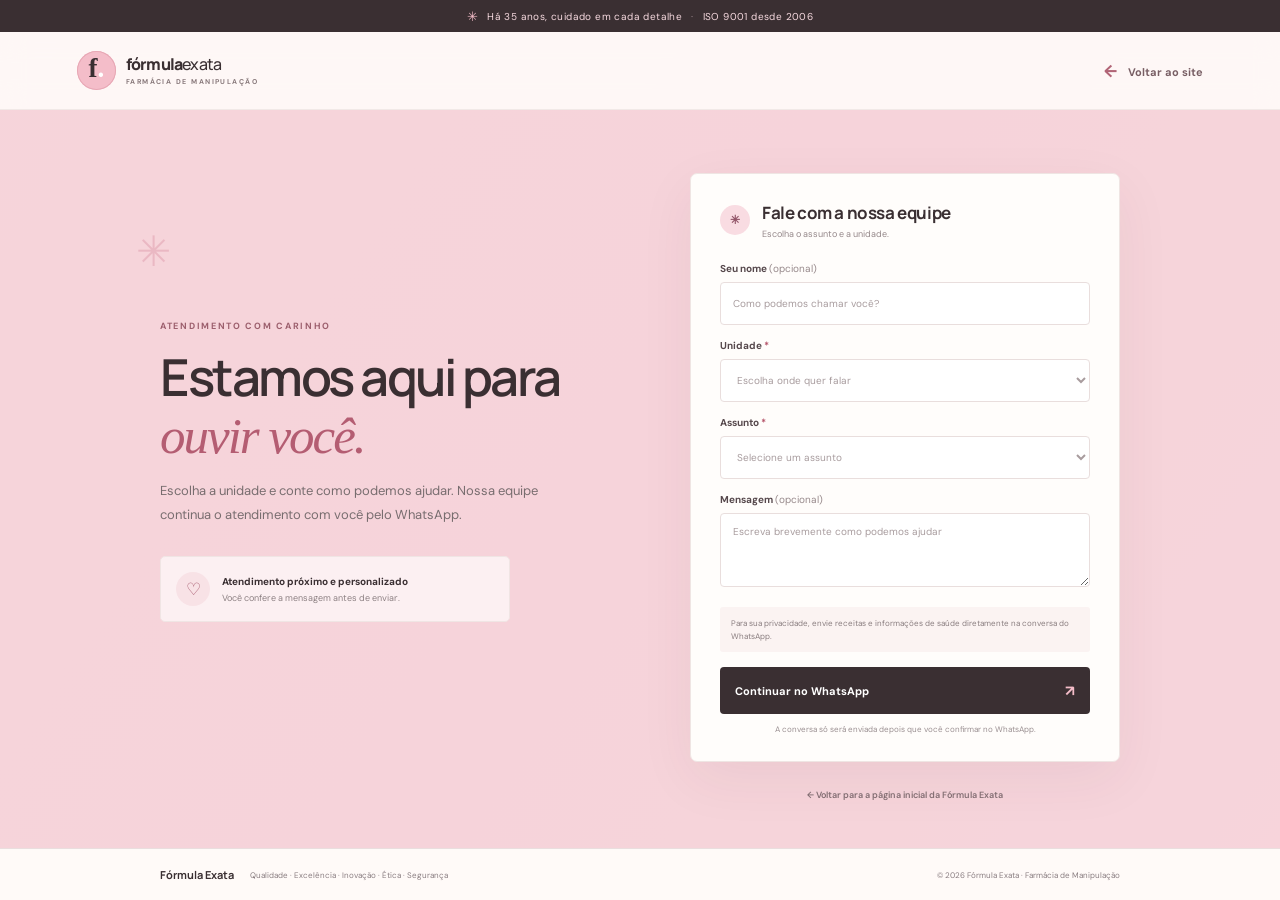
==== contato.html @ 4f674cab "first commit" ====
<!doctype html>
<html lang="pt-BR">
<head>
  <meta charset="utf-8">
  <meta name="viewport" content="width=device-width, initial-scale=1">
  <meta name="theme-color" content="#3a2f32">
  <meta name="description" content="Fale com a equipe da Fórmula Exata. Selecione uma unidade e continue o atendimento pelo WhatsApp.">
  <title>Fale com a gente | Fórmula Exata</title>
  <link rel="preconnect" href="https://fonts.googleapis.com">
  <link rel="preconnect" href="https://fonts.gstatic.com" crossorigin>
  <link href="https://fonts.googleapis.com/css2?family=DM+Sans:wght@400;500;600;700&family=Manrope:wght@400;500;600;700;800&display=swap" rel="stylesheet">
  <link rel="stylesheet" href="styles.css">
  <link rel="stylesheet" href="effects-3d.css">
  <script src="contato.js" defer></script>
</head>
<body class="quote-body">
  <div class="site-video-backdrop" aria-hidden="true">
    <video autoplay muted loop playsinline preload="auto" tabindex="-1">
      <source src="assets/formula-exata-background.mp4" type="video/mp4">
    </video>
  </div>
  <div class="site-video-wash" aria-hidden="true"></div>
  <div class="announcement"><span class="sparkle">✳</span> Há 35 anos, cuidado em cada detalhe <span class="announcement-dot">·</span> ISO 9001 desde 2006</div>
  <header class="site-header quote-header">
    <a class="brand" href="index.html" aria-label="Fórmula Exata, página inicial">
      <span class="brand-symbol" aria-hidden="true"><span>f<span class="brand-dot">.</span></span></span>
      <span class="brand-name">fórmula<span>exata</span><small>FARMÁCIA DE MANIPULAÇÃO</small></span>
    </a>
    <a class="quote-back" href="index.html"><span>←</span> Voltar ao site</a>
  </header>
  <main class="quote-main contact-main">
    <div class="quote-intro">
      <span class="eyebrow">ATENDIMENTO COM CARINHO</span>
      <h1>Estamos aqui para <em>ouvir você.</em></h1>
      <p>Escolha a unidade e conte como podemos ajudar. Nossa equipe continua o atendimento com você pelo WhatsApp.</p>
      <div class="quote-assurance"><span>♡</span><div><strong>Atendimento próximo e personalizado</strong><small>Você confere a mensagem antes de enviar.</small></div></div>
    </div>
    <section class="quote-card contact-card" aria-labelledby="contact-form-title">
      <div class="quote-card-head"><span class="quote-step">✳</span><div><h2 id="contact-form-title">Fale com a nossa equipe</h2><p>Escolha o assunto e a unidade.</p></div></div>
      <form id="contact-form">
        <label for="contact-name">Seu nome <span>(opcional)</span></label>
        <input id="contact-name" name="name" autocomplete="name" maxlength="80" placeholder="Como podemos chamar você?">
        <label for="contact-unit">Unidade <span class="required">*</span></label>
        <select id="contact-unit" name="unit" required>
          <option value="" disabled selected>Escolha onde quer falar</option>
          <option value="centro">Centro · Nova Friburgo</option>
          <option value="olaria">Olaria · Nova Friburgo</option>
          <option value="cordeiro">Cordeiro</option>
          <option value="veterinaria">Manipulação veterinária</option>
        </select>
        <label for="contact-subject">Assunto <span class="required">*</span></label>
        <select id="contact-subject" name="subject" required>
          <option value="" disabled selected>Selecione um assunto</option>
          <option>Dúvida sobre um pedido</option>
          <option>Manipulação farmacêutica</option>
          <option>Loja online</option>
          <option>Entrega ou retirada</option>
          <option>Manipulação veterinária</option>
          <option>Outro assunto</option>
        </select>
        <label for="contact-message">Mensagem <span>(opcional)</span></label>
        <textarea id="contact-message" name="message" rows="3" maxlength="500" placeholder="Escreva brevemente como podemos ajudar"></textarea>
        <p class="quote-privacy">Para sua privacidade, envie receitas e informações de saúde diretamente na conversa do WhatsApp.</p>
        <button class="button button-dark quote-submit" type="submit">Continuar no WhatsApp <span>↗</span></button>
        <p class="quote-terms">A conversa só será enviada depois que você confirmar no WhatsApp.</p>
      </form>
    </section>
    <a class="quote-home-link" href="index.html">← Voltar para a página inicial da Fórmula Exata</a>
  </main>
  <footer class="quote-footer"><a href="index.html">Fórmula Exata</a><span>Qualidade · Excelência · Inovação · Ética · Segurança</span><small>© <span id="year"></span> Fórmula Exata · Farmácia de Manipulação</small></footer>
</body>
</html>
---- styles.css ----
:root{--plum:#3a2f32;--plum2:#514145;--pink:#f4bdc9;--pink2:#f9dce2;--rose:#e997aa;--cream:#fffaf7;--paper:#fffdfb;--ink:#352a2d;--muted:#766a6c;--line:#eee4e2;--green:#486a58;--serif:Georgia,'Times New Roman',serif;--sans:'DM Sans',sans-serif;--display:Manrope,var(--sans)}
*{box-sizing:border-box}html{scroll-behavior:smooth;scroll-padding-top:88px}body{margin:0;background:var(--paper);color:var(--ink);font-family:var(--sans);-webkit-font-smoothing:antialiased}a{color:inherit;text-decoration:none}button{font:inherit}.announcement{height:32px;background:var(--plum);color:#f8dbe1;display:flex;align-items:center;justify-content:center;gap:9px;font-size:10px;letter-spacing:.04em}.sparkle{color:var(--pink);font-size:13px}.announcement-dot{opacity:.55}.site-header{height:78px;display:flex;align-items:center;justify-content:space-between;padding:0 max(calc((100vw - 1200px)/2),6vw);background:#fffdfb;position:sticky;top:0;z-index:20;border-bottom:1px solid #f1e9e7}.brand{display:flex;align-items:center;gap:10px}.brand-symbol{width:39px;height:39px;border-radius:50%;background:var(--pink);display:grid;place-items:center;color:var(--plum);font:700 27px var(--serif);box-shadow:inset 0 0 0 1px #e7a8b5}.brand-symbol>span{transform:translateY(-2px)}.brand-dot{color:#fff}.brand-name{font:800 16px var(--display);letter-spacing:-.8px;line-height:1;color:var(--plum)}.brand-name>span{font-weight:500}.brand-name small{display:block;font:700 7px var(--sans);letter-spacing:1.45px;margin-top:5px;color:#88797b}.main-nav{display:flex;align-items:center;gap:32px;font-size:12px;color:#665a5c}.main-nav>a:not(.nav-store):hover,.footer-links a:hover{color:#b6536d}.nav-store{background:var(--plum);color:#fff;padding:12px 17px;border-radius:4px;font-weight:700;transition:.2s}.nav-store:hover,.button-dark:hover{background:#57464b;transform:translateY(-2px)}.nav-store span{margin-left:8px;color:var(--pink)}.menu-toggle{display:none}
.hero{min-height:594px;position:relative;overflow:hidden;display:grid;grid-template-columns:1.04fr .96fr;align-items:center;padding:44px max(calc((100vw - 1110px)/2),8vw) 69px;background:linear-gradient(116deg,#fffaf7 0%,#fff8f6 47%,#f8e1e4 100%)}.hero:after{content:"";position:absolute;right:-180px;top:-210px;width:610px;height:610px;border-radius:50%;border:1px solid #e6aab5;opacity:.35}.hero-copy{position:relative;z-index:2;max-width:530px}.hero-kicker,.eyebrow{font-size:9px;letter-spacing:1.7px;font-weight:700;color:#9c5f6d}.hero-kicker{display:flex;align-items:center;gap:11px}.kicker-line{height:1px;width:27px;background:#bd7886}.hero h1{font:600 clamp(44px,5vw,65px)/1.08 var(--display);letter-spacing:-3.2px;max-width:540px;margin:22px 0 19px;color:var(--plum)}h1 em,h2 em{font-family:var(--serif);font-weight:400;color:#b45d72;letter-spacing:-2px}.hero-description{max-width:465px;color:#73686a;font-size:14px;line-height:1.8;margin:0}.hero-actions{display:flex;gap:11px;margin-top:27px;flex-wrap:wrap}.button{min-height:47px;display:inline-flex;align-items:center;justify-content:center;gap:19px;padding:0 18px;border-radius:4px;font-size:11px;font-weight:700;transition:transform .2s,background .2s,color .2s}.button-dark{background:var(--plum);color:#fff}.button-dark span{font-size:15px;color:var(--pink)}.button-soft{background:#f6e5e7;color:var(--plum)}.button-soft:hover{background:#f1d2d9}.wa-icon{font-size:17px;color:#9d5668}.hero-proof{display:flex;align-items:center;gap:11px;margin-top:31px}.proof-stars{color:#c38457;letter-spacing:2px;font-size:12px}.hero-proof strong,.hero-proof small{display:block}.hero-proof strong{font-size:9px}.hero-proof small{font-size:9px;color:#928486;margin-top:3px}.hero-art{height:460px;position:relative;display:grid;place-items:center}.art-sun{position:absolute;width:340px;height:340px;background:var(--pink);border-radius:50%;right:13%;top:10%;opacity:.75}.orbit{position:absolute;width:420px;height:420px;border:1px solid #d994a2;border-radius:50%;right:6%;top:2%;transform:rotate(-22deg) scaleY(.64)}.orbit-two{width:490px;height:490px;right:0;top:-6%;transform:rotate(28deg) scaleY(.61);opacity:.5}.age-seal{position:relative;z-index:1;width:270px;height:270px;border:13px solid #f4c5ce;box-shadow:0 22px 50px #553f431a, inset 0 0 0 2px #fff4f3;background:var(--plum);color:#f8e2e4;border-radius:50%;display:flex;align-items:center;justify-content:center;flex-direction:column;transform:rotate(-7deg)}.age-seal:before{content:"";position:absolute;inset:6px;border:1px solid #f0c5cd;border-radius:50%}.age-seal strong{font:400 112px/.82 var(--serif);letter-spacing:-10px;color:#fff;margin-left:-8px}.age-seal b{font:600 29px/.9 var(--serif);letter-spacing:7px;margin:12px 0 0 7px}.seal-top,.seal-bottom{position:absolute;z-index:2;font-size:10px;font-weight:800;letter-spacing:2px}.seal-top{top:22px}.seal-bottom{bottom:22px;font-size:7px;letter-spacing:1.3px}.seal-flower{position:absolute;top:54px;font-size:13px;color:var(--pink)}.floating-note{position:absolute;z-index:3;display:flex;align-items:center;gap:10px;background:#fffdfa;box-shadow:0 9px 30px #44343914;padding:12px 14px;border-radius:6px}.floating-note strong,.floating-note small{display:block}.floating-note strong{font-size:10px}.floating-note small{font-size:8px;color:#8c7f81;margin-top:4px}.note-quality{right:0;top:80px}.note-care{left:3px;bottom:61px}.note-icon{width:28px;height:28px;border-radius:50%;display:grid;place-items:center;background:#f8e2e5;color:#b15b70;font-size:16px}.care-heart{width:28px;height:28px;border-radius:50%;display:grid;place-items:center;background:#eee9dc;color:#887a54;font-size:19px}.art-spark{position:absolute;color:#b36577}.spark-a{font-size:24px;left:12%;top:22%}.spark-b{font-size:17px;right:5%;bottom:23%}.scroll-cue{position:absolute;left:max(calc((100vw - 1110px)/2),8vw);bottom:24px;font-size:8px;letter-spacing:1.45px;color:#a08e90;display:flex;align-items:center;gap:10px}.scroll-cue span{width:19px;height:1px;background:#b76f7f}
.section-pad{padding:100px max(calc((100vw - 1110px)/2),8vw)}.story{display:grid;grid-template-columns:190px 1fr 250px;align-items:center;gap:45px;background:#fffdfb}.story-seal{width:170px;height:170px;border-radius:50%;background:var(--pink2);display:flex;align-items:center;justify-content:center;flex-direction:column;position:relative;color:var(--plum);box-shadow:inset 0 0 0 1px #efc4cc,inset 0 0 0 8px #fffaf7}.story-seal:after{content:"";position:absolute;inset:13px;border:1px solid #eab8c2;border-radius:50%}.story-seal strong{font:400 45px var(--serif);z-index:1}.story-seal-caption{z-index:1;font-size:7px;font-weight:800;letter-spacing:1.6px}.story-seal i{position:absolute;bottom:18px;font-size:11px;font-style:normal;z-index:1;color:#b16476}.story-copy{max-width:580px}.story-copy h2,.section-heading h2,.closing-cta h2{font:600 36px/1.2 var(--display);letter-spacing:-1.6px;color:var(--plum);margin:13px 0}.story-copy p{font-size:12px;line-height:1.9;color:#766b6c;margin:0 0 20px}.text-link{font-size:10px;color:#9b5064;font-weight:700}.text-link span{margin-left:8px}.story-facts{border-left:1px solid var(--line);padding-left:30px;display:grid;gap:17px}.story-facts>div+div{padding-top:15px;border-top:1px solid var(--line)}.story-facts strong{display:block;color:var(--plum);font:700 19px var(--display)}.story-facts strong span{font-size:12px;font-weight:500}.story-facts small{display:block;color:#94888a;font-size:9px;margin-top:4px}
.solutions{background:#fbf5f2}.section-heading{display:flex;align-items:flex-end;justify-content:space-between;gap:30px;margin-bottom:34px}.section-heading h2{margin-bottom:0}.section-heading>p{font-size:11px;line-height:1.7;color:#827779;max-width:250px;margin:0 0 5px}.solution-grid{display:grid;grid-template-columns:repeat(4,1fr);gap:13px}.solution-card{position:relative;min-height:242px;padding:22px 19px;border-radius:6px;overflow:hidden;transition:transform .25s,box-shadow .25s}.solution-card:hover{transform:translateY(-5px);box-shadow:0 15px 30px #47333812}.card-lilac{background:#eae7f0}.card-rose{background:#f5dfe3}.card-peach{background:#f4e5d4}.card-green{background:#e4ebe2}.card-number{font-size:7px;letter-spacing:1.05px;color:#796d70;font-weight:700}.solution-icon{display:grid;place-items:center;width:41px;height:41px;border-radius:50%;background:#ffffff80;color:#845769;font:23px var(--serif);margin:24px 0 14px}.solution-card h3{font:700 15px var(--display);letter-spacing:-.4px;color:var(--plum);margin:0 0 9px}.solution-card p{font-size:10px;line-height:1.7;color:#766b6c;margin:0;max-width:225px}.card-arrow{position:absolute;right:18px;top:17px;color:#8e7379;font-size:14px}
.store-band{min-height:328px;position:relative;overflow:hidden;background:var(--plum);padding:65px max(calc((100vw - 1110px)/2),8vw);display:grid;grid-template-columns:90px 1fr auto;align-items:center;gap:25px;color:#fff}.store-band:before{content:"";position:absolute;width:490px;height:490px;border:1px solid #8b7076;border-radius:50%;right:-70px;top:-280px;opacity:.35}.store-orb{position:absolute;border-radius:50%;border:1px solid #8b7076;opacity:.32}.store-orb-one{width:310px;height:310px;right:80px;bottom:-230px}.store-orb-two{width:410px;height:410px;right:28px;bottom:-280px}.store-icon{width:76px;height:76px;background:var(--pink);border-radius:50%;display:grid;place-items:center;color:var(--plum);font:700 48px var(--serif);box-shadow:inset 0 0 0 5px #f9dce2;z-index:1}.store-icon span{transform:translateY(-3px)}.store-icon span span{color:white}.store-copy{z-index:1;max-width:530px}.eyebrow-light{color:#efb8c4}.store-copy h2{font:600 33px/1.2 var(--display);letter-spacing:-1.5px;margin:11px 0;color:#fff}.store-copy h2 em{color:var(--pink)}.store-copy p{font-size:10px;line-height:1.8;color:#d2c3c6;max-width:430px;margin:0}.button-white{background:#fff;color:var(--plum);z-index:1;white-space:nowrap;box-shadow:0 6px 22px #120d0f20}.button-white span{font-size:15px;color:#b76076}.button-white:hover{background:var(--pink2);transform:translateY(-2px)}.store-footnote{grid-column:2/4;font-size:8px;color:#baa9ac;margin-top:-29px;z-index:1}
.how{text-align:center;background:#fffdfb}.how .section-heading{text-align:left}.steps{display:grid;grid-template-columns:1fr 50px 1fr 50px 1fr;align-items:center;margin:45px 0 34px}.step{text-align:center}.step>span{font-size:8px;font-weight:700;letter-spacing:1.3px;color:#b07380}.step-icon{width:52px;height:52px;border-radius:50%;display:grid;place-items:center;margin:12px auto;background:#f7e7e9;color:#a95f70;font-size:22px}.step h3{font:700 13px var(--display);margin:10px 0 6px}.step p{max-width:205px;margin:auto;color:#897e80;font-size:9px;line-height:1.7}.steps>i{font-style:normal;color:#c3a7ad;font-size:17px;margin-top:-5px}
.locations{background:#fbf5f2}.location-grid{display:grid;grid-template-columns:repeat(3,1fr);gap:14px}.location-card{background:#fffdfb;border:1px solid #efe5e2;border-radius:5px;padding:23px 21px 16px;transition:transform .2s,box-shadow .2s}.location-card:hover{transform:translateY(-3px);box-shadow:0 12px 25px #4633390d}.location-tag{font-size:7px;font-weight:700;letter-spacing:1.2px;color:#a76675}.location-card h3{font:700 17px var(--display);letter-spacing:-.4px;margin:12px 0 10px;color:var(--plum)}.location-card p{font-size:10px;line-height:1.7;color:#71676a;min-height:35px;margin:0 0 10px}.location-card>small{color:#938789;font-size:8px}.location-actions{border-top:1px solid #f0e9e7;margin-top:17px;padding-top:12px;display:flex;justify-content:space-between}.location-actions a{font-size:9px;font-weight:700;color:#995367}.location-actions span{margin-left:5px}.pet-contact{margin-top:16px;display:flex;align-items:center;gap:13px;background:#f1e8e6;border-radius:4px;padding:15px 18px}.pet-paw{width:32px;height:32px;border-radius:50%;display:grid;place-items:center;background:#fffaf7;color:#936372;font-size:21px}.pet-contact strong,.pet-contact small{display:block}.pet-contact strong{font-size:10px}.pet-contact small{font-size:8px;color:#867a7c;margin-top:4px}.pet-contact>a{margin-left:auto;font-size:9px;font-weight:700;color:#995367}.pet-contact>a span{margin-left:6px}
.closing-cta{position:relative;overflow:hidden;background:#f2c3cc;text-align:center;padding:65px 20px;color:var(--plum)}.closing-cta:before,.closing-cta:after{content:"✳";position:absolute;color:#fff8f8;font-size:170px;opacity:.3}.closing-cta:before{left:7%;top:10px}.closing-cta:after{right:8%;bottom:-52px}.closing-flower{font-size:19px;color:#9b596a}.closing-cta h2{font-size:34px;margin:11px 0}.closing-cta p{font-size:10px;color:#665459;margin:0 0 20px}.closing-cta .button-white{display:inline-flex}.site-footer{background:#342a2d;color:#f4e9eb;padding:32px max(calc((100vw - 1110px)/2),8vw) 22px;display:grid;grid-template-columns:1fr auto;align-items:center;gap:16px}.footer-brand .brand-symbol{background:#f3bdc8}.footer-brand .brand-name{color:#fff}.footer-brand .brand-name small{color:#c2afb3}.site-footer>p{grid-column:1;font-size:8px;color:#baaeb0;margin:-7px 0 0 49px}.footer-links{grid-column:2;grid-row:1/3;display:flex;gap:20px;font-size:9px;color:#e3d6d8}.site-footer>small{grid-column:1/-1;border-top:1px solid #574b4e;padding-top:15px;font-size:8px;color:#aa9da0}.floating-whatsapp{position:fixed;right:23px;bottom:22px;z-index:12;background:#fffdfb;border:1px solid #eadcde;box-shadow:0 7px 25px #3c2e321e;border-radius:30px;padding:10px 14px;display:flex;align-items:center;gap:8px;color:#586c5b;font-size:9px}.floating-whatsapp>span{width:22px;height:22px;display:grid;place-items:center;background:#e2eee3;border-radius:50%;font-size:13px}.floating-whatsapp b{font-weight:700}
.reveal{opacity:0;transform:translateY(17px);transition:opacity .65s ease,transform .65s ease}.reveal.is-visible{opacity:1;transform:none}
@media(min-width:1500px){.hero{min-height:650px}.hero-art{height:500px}}
@media(max-width:950px){.hero{padding-left:6vw;padding-right:6vw;grid-template-columns:1fr .85fr}.hero h1{font-size:52px}.hero-art{transform:scale(.88)}.section-pad{padding:78px 6vw}.story{grid-template-columns:150px 1fr 190px;gap:25px}.story-seal{width:145px;height:145px}.story-copy h2,.section-heading h2{font-size:31px}.story-facts{padding-left:20px}.solution-grid{grid-template-columns:repeat(2,1fr)}.solution-card{min-height:225px}.store-band{padding-left:6vw;padding-right:6vw;grid-template-columns:75px 1fr auto;gap:17px}}
@media(max-width:680px){html{scroll-padding-top:70px}.announcement{height:29px;font-size:8px}.site-header{height:65px;padding:0 19px}.brand-symbol{width:35px;height:35px}.brand-name{font-size:15px}.menu-toggle{width:38px;height:38px;border:0;background:none;display:flex;flex-direction:column;gap:6px;align-items:center;justify-content:center;z-index:2}.menu-toggle span{height:1.5px;width:20px;background:var(--plum);transition:transform .2s}.menu-toggle[aria-expanded=true] span:first-child{transform:translateY(3.7px) rotate(45deg)}.menu-toggle[aria-expanded=true] span:last-child{transform:translateY(-3.7px) rotate(-45deg)}.main-nav{display:none;position:absolute;left:0;right:0;top:65px;background:#fffdfb;padding:14px 19px 20px;box-shadow:0 12px 20px #372c3010;flex-direction:column;align-items:stretch;gap:0}.main-nav.open{display:flex}.main-nav>a:not(.nav-store){padding:13px 4px;border-bottom:1px solid #f2ebea}.nav-store{text-align:center;margin-top:13px}.hero{min-height:auto;padding:53px 22px 57px;grid-template-columns:1fr;overflow:hidden}.hero-copy{max-width:none}.hero h1{font-size:47px;letter-spacing:-2.7px;margin:17px 0 13px;max-width:440px}.hero-description{font-size:12px;line-height:1.75;max-width:470px}.hero-actions{margin-top:20px;gap:8px}.button{min-height:43px;font-size:9px;padding:0 13px;gap:11px}.hero-proof{margin-top:21px}.hero-art{height:310px;transform:scale(.78);transform-origin:center center;margin:-7px -35px -10px}.art-sun{width:320px;height:320px;right:calc(50% - 160px);top:0}.orbit{right:calc(50% - 205px);top:-10px}.orbit-two{right:calc(50% - 240px);top:-30px}.note-quality{right:0;top:41px}.note-care{left:0;bottom:10px}.scroll-cue{left:22px;bottom:17px;font-size:7px}.section-pad{padding:66px 21px}.story{grid-template-columns:90px 1fr;gap:17px}.story-seal{width:86px;height:86px;box-shadow:inset 0 0 0 1px #efc4cc,inset 0 0 0 5px #fffaf7}.story-seal:after{inset:8px}.story-seal strong{font-size:25px}.story-seal-caption{font-size:4.7px;letter-spacing:.9px}.story-seal i{bottom:8px;font-size:7px}.story-copy{grid-column:2}.story-copy .eyebrow{font-size:7px;letter-spacing:1px}.story-copy h2{font-size:24px;letter-spacing:-1.1px;margin:8px 0}.story-copy p{font-size:10px;line-height:1.75}.story-facts{grid-column:1/-1;border-left:0;border-top:1px solid var(--line);padding:18px 0 0;display:grid;grid-template-columns:repeat(3,1fr);gap:10px}.story-facts>div+div{border-top:0;border-left:1px solid var(--line);padding:0 0 0 12px}.story-facts strong{font-size:15px}.story-facts strong span{font-size:9px}.story-facts small{font-size:7px;line-height:1.5}.section-heading{display:block;margin-bottom:24px}.section-heading h2{font-size:29px;letter-spacing:-1.3px;margin-top:9px}.section-heading>p{margin:10px 0 0;max-width:310px;font-size:10px}.solution-grid{gap:9px}.solution-card{min-height:213px;padding:16px 14px}.card-number{font-size:6px;letter-spacing:.6px}.solution-icon{width:34px;height:34px;font-size:20px;margin:21px 0 12px}.solution-card h3{font-size:12px}.solution-card p{font-size:9px;line-height:1.6}.card-arrow{right:12px;top:12px;font-size:12px}.store-band{padding:41px 22px 38px;grid-template-columns:54px 1fr;gap:13px;min-height:0}.store-icon{width:52px;height:52px;font-size:34px}.store-copy .eyebrow{font-size:7px;letter-spacing:1px}.store-copy h2{font-size:25px;letter-spacing:-1.2px;margin:8px 0}.store-copy p{font-size:9px;line-height:1.7}.store-band>.button{grid-column:2;justify-self:start;margin-top:5px}.store-footnote{grid-column:2;margin:0;font-size:7px}.steps{grid-template-columns:1fr;gap:13px;margin:27px 0}.steps>i{transform:rotate(90deg);font-size:14px;margin:-5px auto}.step{display:grid;grid-template-columns:30px 38px 1fr;grid-template-rows:auto auto;align-items:center;text-align:left;column-gap:9px}.step>span{grid-row:1/3}.step-icon{width:34px;height:34px;font-size:17px;grid-row:1/3;margin:0}.step h3{font-size:11px;align-self:end;margin:0}.step p{font-size:8px;margin:4px 0 0;max-width:none}.how>.button{margin-top:5px}.location-grid{grid-template-columns:1fr;gap:9px}.location-card{padding:18px}.location-card h3{margin:8px 0}.location-card p{min-height:0}.location-actions{margin-top:12px}.pet-contact{padding:13px;gap:9px}.pet-contact strong{font-size:8px}.pet-contact small{font-size:7px;max-width:190px;line-height:1.5}.pet-contact>a{font-size:7px;white-space:nowrap}.closing-cta{padding:51px 20px}.closing-cta h2{font-size:29px}.closing-cta p{font-size:9px}.closing-cta:before{left:-40px;font-size:100px}.closing-cta:after{right:-26px;font-size:100px}.site-footer{padding:27px 21px 18px;grid-template-columns:1fr;gap:12px}.site-footer>p{margin:-6px 0 0 45px}.footer-links{grid-column:1;grid-row:auto;gap:17px;margin:5px 0;font-size:8px}.site-footer>small{grid-column:1;font-size:7px}.floating-whatsapp{right:12px;bottom:12px;padding:8px 10px}.floating-whatsapp b{font-size:8px}}
@media(prefers-reduced-motion:reduce){*,*::before,*::after{scroll-behavior:auto!important;animation-duration:.01ms!important;transition-duration:.01ms!important}.reveal{opacity:1;transform:none}}

/* Página interna de orçamento */
.quote-body{min-height:100vh;background:linear-gradient(135deg,#fffaf7 0%,#fffaf7 47%,#f8e7e9 100%);display:flex;flex-direction:column}.quote-header{position:relative}.quote-back{font-size:11px;font-weight:700;color:#785e64}.quote-back span{font-size:17px;color:#b16476;margin-right:8px;vertical-align:-1px}.quote-back:hover,.quote-home-link:hover{color:#a14d63}.quote-main{width:min(100% - 44px,960px);margin:0 auto;padding:62px 0 46px;display:grid;grid-template-columns:1fr 430px;align-items:center;column-gap:90px;row-gap:25px;flex:1}.quote-intro{max-width:420px;position:relative}.quote-intro:before{content:"✳";position:absolute;top:-89px;left:-24px;font-size:42px;color:#e6adba;opacity:.7}.quote-intro h1{font:600 clamp(38px,4vw,51px)/1.12 var(--display);letter-spacing:-2.5px;color:var(--plum);margin:14px 0}.quote-intro h1 em{color:#b45d72}.quote-intro>p{font-size:13px;line-height:1.8;color:#786d6f;max-width:385px;margin:0}.quote-assurance{display:flex;align-items:center;gap:12px;margin-top:30px;padding:15px;background:#ffffffa6;border:1px solid #f0e5e4;border-radius:5px;max-width:350px}.quote-assurance>span{width:34px;height:34px;border-radius:50%;display:grid;place-items:center;background:#f8e2e6;color:#a85c70;font-size:17px}.quote-assurance strong,.quote-assurance small{display:block}.quote-assurance strong{font-size:10px;color:var(--plum)}.quote-assurance small{font-size:9px;color:#8d8183;margin-top:4px}.quote-card{background:#fffdfb;border:1px solid #efe5e3;border-radius:7px;padding:27px 29px;box-shadow:0 17px 55px #4a343b10}.quote-card-head{display:flex;align-items:center;gap:12px;margin-bottom:22px}.quote-step{width:30px;height:30px;display:grid;place-items:center;border-radius:50%;background:var(--pink2);color:#925568;font-size:12px;font-weight:700}.quote-card h2{font:700 17px var(--display);letter-spacing:-.4px;margin:0;color:var(--plum)}.quote-card-head p{margin:4px 0 0;font-size:9px;color:#95888a}.quote-card form>label{display:block;font-size:10px;font-weight:700;color:#56484c;margin:14px 0 7px}.quote-card label>span:not(.required){font-weight:400;color:#97898b}.quote-card .required{color:#b45268}.quote-card input,.quote-card select{width:100%;min-height:43px;padding:0 12px;background:#fff;border:1px solid #e9dedd;border-radius:4px;color:#504447;font:10px var(--sans);outline:none}.quote-card input::placeholder,.quote-card select:invalid{color:#a89c9e}.quote-card input:focus,.quote-card select:focus{border-color:#ca8795;box-shadow:0 0 0 3px #f6e5e8}.quote-privacy{font-size:8px;line-height:1.6;color:#897d7f;background:#fbf3f2;padding:10px 11px;border-radius:3px;margin:15px 0}.quote-submit{width:100%;border:0;cursor:pointer;justify-content:space-between;padding:0 15px}.quote-submit span{color:var(--pink);font-size:15px}.quote-terms{text-align:center;font-size:8px;color:#9a8f91;margin:10px 0 0}.quote-home-link{grid-column:2;justify-self:center;font-size:9px;color:#826d72;font-weight:600}.quote-footer{padding:18px max(calc((100vw - 960px)/2),22px);border-top:1px solid #eadede;background:#fffaf8;display:flex;align-items:center;gap:16px;color:#897d80}.quote-footer>a{font:700 11px var(--display);color:var(--plum)}.quote-footer>span{font-size:8px}.quote-footer>small{margin-left:auto;font-size:8px}
@media(max-width:760px){.quote-main{grid-template-columns:1fr;max-width:480px;padding:39px 0 32px;row-gap:21px}.quote-intro{max-width:none}.quote-intro:before{top:-36px;left:auto;right:6px;font-size:29px}.quote-intro h1{font-size:38px;max-width:400px;margin:10px 0}.quote-intro>p{font-size:11px}.quote-assurance{margin-top:17px;padding:11px}.quote-card{padding:21px 19px}.quote-home-link{grid-column:1}.quote-footer{padding:16px 21px;flex-wrap:wrap;gap:8px 12px}.quote-footer>small{width:100%;margin:4px 0 0}.quote-back{font-size:10px}}
---- effects-3d.css ----
/* Cena tridimensional e efeitos interativos */
html,body{background:transparent}body{isolation:isolate}.quote-body{background:transparent}
.site-video-backdrop,.site-video-wash{position:fixed;inset:0;pointer-events:none}
.site-video-backdrop{z-index:0;overflow:hidden;background:#f4cad2}
.site-video-backdrop video{width:100%;height:100%;object-fit:cover;object-position:center;filter:brightness(1.55) saturate(.88) contrast(.93) hue-rotate(312deg);opacity:.94;transform:scale(1.04)}
.site-video-wash{z-index:1;background:linear-gradient(125deg,rgba(250,216,223,.22),rgba(255,248,245,.18) 52%,rgba(245,205,215,.24));mix-blend-mode:screen}
body>:not(.site-video-backdrop):not(.site-video-wash):not(.floating-whatsapp):not(.site-header){position:relative;z-index:2}
.site-header{background:#fffdfbdd;backdrop-filter:blur(13px)}
.hero{background:linear-gradient(116deg,#fffaf786 0%,#fff8f680 47%,#f8e1e486 100%)}
.story,.how{background:#fffdfbb0;backdrop-filter:blur(7px)}
.solutions,.locations{background:#fbf5f2b3;backdrop-filter:blur(7px)}
.closing-cta{background:#f2c3cbd1;backdrop-filter:blur(6px)}
.hero-art{perspective:1100px;transform-style:preserve-3d}
.hero-art:before{content:"";position:absolute;inset:10% 5%;background:radial-gradient(ellipse at 55% 55%,#fff7f8 0,transparent 63%);transform:translateZ(-85px);pointer-events:none}
.age-seal{transform:perspective(900px) rotateX(var(--tilt-x,0deg)) rotateY(var(--tilt-y,0deg)) rotate(-7deg) translateZ(38px);transform-style:preserve-3d;transition:transform .18s ease-out,box-shadow .25s;box-shadow:0 34px 55px #553f4326,0 14px 0 -3px #df9eac,inset 0 0 0 2px #fff4f3}
.age-seal:before{transform:translateZ(7px)}
.age-seal strong,.age-seal b,.seal-top,.seal-bottom,.seal-flower{transform:translateZ(10px)}
.art-sun{transform:translateZ(-70px);box-shadow:inset -18px -18px 35px #d8879b33,0 25px 50px #d8879b22}
.orbit{transform:rotate(-22deg) scaleY(.64) translateZ(-35px);border-style:dashed;animation:orbit-breathe 9s ease-in-out infinite alternate}
.orbit-two{transform:rotate(28deg) scaleY(.61) translateZ(-55px);animation:orbit-breathe 11s ease-in-out infinite alternate-reverse}
.floating-note{transform:translateZ(75px);box-shadow:0 17px 35px #44343918,0 4px 0 #eadbdd}
.note-quality{animation:note-float 4.4s ease-in-out infinite}.note-care{animation:note-float 5.2s ease-in-out infinite reverse}
.pill-3d{position:absolute;width:75px;height:154px;left:9%;top:22%;z-index:2;border-radius:48px;background:linear-gradient(90deg,#fffdfb 0%,#fffdfb 45%,#f1aebd 46%,#e994a8 100%);box-shadow:inset 8px 0 13px #fff,inset -7px 0 12px #b45e751e,0 27px 32px #67474d32,0 8px 0 #dea2af;transform-style:preserve-3d;transform:rotate(36deg) rotateY(-28deg) translateZ(68px);animation:pill-turn 8s ease-in-out infinite}
.pill-3d:before{content:"";position:absolute;inset:0 0 50%;border-radius:48px 48px 0 0;background:linear-gradient(100deg,#fff 0%,#fffdfb 58%,#f7d2d9 100%);box-shadow:inset 5px 0 10px #fff8}
.pill-seam{position:absolute;left:2px;right:2px;top:50%;height:2px;background:#cc7f90;box-shadow:0 2px 3px #fff9;transform:translateZ(2px)}.pill-glint{position:absolute;width:8px;height:48px;left:17px;top:23px;border-radius:100%;background:#fff;opacity:.85;filter:blur(1px)}
.scene-control{position:absolute;z-index:5;bottom:6px;right:2%;border:1px solid #ffffffc7;background:#fffaf4dc;color:#655257;border-radius:30px;padding:8px 11px;font-size:8px;font-weight:700;letter-spacing:.2px;cursor:pointer;box-shadow:0 5px 15px #4a333516;backdrop-filter:blur(7px);transition:background .2s,transform .2s}.scene-control:hover{background:#fff;transform:translateY(-2px)}.scene-control span{font-size:10px;margin-right:5px;color:#aa6073}.scene-control[aria-pressed=true] span{font-size:11px}
.hero-art.scene-paused .pill-3d,.hero-art.scene-paused .orbit,.hero-art.scene-paused .orbit-two,.hero-art.scene-paused .note-quality,.hero-art.scene-paused .note-care{animation-play-state:paused}
.solution-card[data-tilt]{transform:perspective(850px) rotateX(var(--tilt-x,0deg)) rotateY(var(--tilt-y,0deg)) translateY(var(--card-lift,0px));transform-style:preserve-3d;transition:transform .16s ease-out,box-shadow .25s}.solution-card[data-tilt]:hover{--card-lift:-5px;box-shadow:0 22px 38px #4733381c}.solution-card[data-tilt] .solution-icon{transform:translateZ(17px) rotateY(12deg);box-shadow:8px 10px 18px #51404918;transition:transform .2s}.solution-card[data-tilt]:hover .solution-icon{transform:translateZ(28px) rotateY(-12deg) rotateX(7deg)}.solution-card[data-tilt] h3,.solution-card[data-tilt] p,.solution-card[data-tilt] .card-number,.solution-card[data-tilt] .card-arrow{transform:translateZ(10px)}
.store-icon{transform-style:preserve-3d;box-shadow:0 17px 0 -6px #ca8b98,0 24px 25px #140d0f42,inset 0 0 0 5px #f9dce2;animation:store-hover 4.2s ease-in-out infinite}.store-icon span{transform:translateY(-3px) translateZ(9px)}
.story-seal{transform:perspective(700px) rotateX(9deg) rotateY(-12deg);box-shadow:12px 18px 25px #533d411b,inset 0 0 0 1px #efc4cc,inset 0 0 0 8px #fffaf7;transition:transform .3s,box-shadow .3s}.story-seal:hover{transform:perspective(700px) rotateX(-3deg) rotateY(9deg) translateY(-4px);box-shadow:16px 24px 28px #533d4124,inset 0 0 0 1px #efc4cc,inset 0 0 0 8px #fffaf7}.story-seal strong{transform:translateZ(14px)}.story-seal-caption,.story-seal i{transform:translateZ(9px)}
.step-icon{transform:perspective(420px) rotateX(16deg) rotateY(-12deg) translateZ(9px);box-shadow:8px 12px 18px #70535b1b,inset 2px 2px 5px #fff;transition:transform .25s,box-shadow .25s}.step:hover .step-icon{transform:perspective(420px) rotateX(-8deg) rotateY(13deg) translateY(-4px) translateZ(18px);box-shadow:12px 18px 21px #70535b24,inset 2px 2px 5px #fff}
.location-card[data-tilt]{transform:perspective(850px) rotateX(var(--tilt-x,0deg)) rotateY(var(--tilt-y,0deg)) translateY(var(--card-lift,0px));transform-style:preserve-3d;transition:transform .16s ease-out,box-shadow .25s}.location-card[data-tilt]:hover{--card-lift:-4px;box-shadow:0 20px 34px #4633391b}.location-card[data-tilt] .location-tag,.location-card[data-tilt] h3,.location-card[data-tilt] p,.location-card[data-tilt]>small,.location-card[data-tilt] .location-actions{transform:translateZ(9px)}
.pet-contact{transform:perspective(900px) rotateX(2deg);box-shadow:0 7px 0 -3px #dfccca,0 13px 18px #4633390c;transition:transform .25s,box-shadow .25s}.pet-contact:hover{transform:perspective(900px) rotateX(-2deg) translateY(-3px);box-shadow:0 10px 0 -3px #dfccca,0 19px 22px #46333914}.pet-paw{box-shadow:0 5px 0 #e4d8d5,0 8px 13px #46333914;transform:translateZ(13px)}
@keyframes pill-turn{0%,100%{transform:rotate(36deg) rotateY(-28deg) translateZ(68px) translateY(0)}50%{transform:rotate(44deg) rotateY(22deg) translateZ(84px) translateY(-13px)}}
@keyframes note-float{0%,100%{translate:0 0}50%{translate:0 -9px}}
@keyframes orbit-breathe{from{scale:1}to{scale:1.04}}
@keyframes store-hover{0%,100%{translate:0 0;rotate:-4deg}50%{translate:0 -8px;rotate:4deg}}
@media(max-width:680px){.hero-art{perspective:850px}.pill-3d{width:55px;height:116px;left:5%;top:20%;animation-name:pill-turn-mobile}.age-seal{transform:perspective(800px) rotateX(var(--tilt-x,0deg)) rotateY(var(--tilt-y,0deg)) rotate(-7deg) translateZ(25px)}.floating-note{transform:translateZ(45px)}.scene-control{bottom:-6px;right:4%;font-size:7px;padding:7px 9px}.solution-card[data-tilt]:hover{--card-lift:-2px}}
@keyframes pill-turn-mobile{0%,100%{transform:rotate(36deg) rotateY(-28deg) translateZ(35px) translateY(0)}50%{transform:rotate(44deg) rotateY(22deg) translateZ(48px) translateY(-8px)}}
@media(prefers-reduced-motion:reduce){.pill-3d,.orbit,.orbit-two,.note-quality,.note-care,.store-icon{animation:none!important}.scene-control{display:none}.age-seal,.solution-card[data-tilt]{transition:none!important}}
@media(max-width:680px){.site-video-backdrop video{object-position:center;opacity:.94}.site-video-wash{background:linear-gradient(140deg,rgba(250,220,226,.22),rgba(255,249,246,.2));}}

/* Composição mais leve e ajustes para telas menores */
.hero-art{transform:scale(.88);transform-origin:center}
.art-sun{width:295px;height:295px}
.age-seal{width:222px;height:222px;border-width:10px}
.age-seal strong{font-size:92px}.age-seal b{font-size:24px;letter-spacing:6px;margin-top:10px}
.seal-top{top:19px;font-size:8px}.seal-bottom{bottom:19px;font-size:6px}.seal-flower{top:44px;font-size:11px}
.pill-3d{width:58px;height:120px;left:8%;top:22%}
.floating-note{padding:9px 11px;gap:8px}.floating-note strong{font-size:9px}.floating-note small{font-size:7px}.note-icon,.care-heart{width:24px;height:24px;font-size:14px}
.floating-whatsapp{position:fixed;width:max-content;max-width:calc(100vw - 24px);right:16px;bottom:16px;z-index:12;padding:8px 11px;font-size:8px}
.floating-whatsapp>span{width:20px;height:20px;font-size:11px}.floating-whatsapp b{font-size:8px;white-space:nowrap}
@media(max-width:950px){.hero-art{transform:scale(.8)}.art-sun{width:275px;height:275px}.age-seal{width:210px;height:210px}.age-seal strong{font-size:86px}.pill-3d{width:54px;height:112px}}
@media(max-width:820px){.site-header{position:sticky;z-index:40}.menu-toggle{width:38px;height:38px;border:0;background:none;display:flex;flex-direction:column;gap:6px;align-items:center;justify-content:center;z-index:42}.menu-toggle span{height:1.5px;width:20px;background:var(--plum);transition:transform .2s}.menu-toggle[aria-expanded=true] span:first-child{transform:translateY(3.7px) rotate(45deg)}.menu-toggle[aria-expanded=true] span:last-child{transform:translateY(-3.7px) rotate(-45deg)}.main-nav{display:none;position:absolute;left:0;right:0;top:100%;background:#fffdfb;padding:14px 20px 20px;box-shadow:0 12px 20px #372c3018;flex-direction:column;align-items:stretch;gap:0;z-index:41}.main-nav.open{display:flex}.main-nav>a:not(.nav-store){padding:13px 4px;border-bottom:1px solid #f2ebea;color:#514145;font-size:13px;opacity:1}.nav-store{text-align:center;margin-top:13px}}
@media(max-width:820px){.store-band{grid-template-columns:60px 1fr;gap:16px;padding-left:5vw;padding-right:5vw}.store-band>.button{grid-column:2;justify-self:start;margin-top:4px}.store-footnote{grid-column:2;margin:0}}
@media(max-width:900px){.quote-main{grid-template-columns:1fr;max-width:480px;padding:39px 0 32px;row-gap:21px}.quote-intro{max-width:none}.quote-intro:before{top:-36px;left:auto;right:6px;font-size:29px}.quote-intro h1{font-size:clamp(34px,7vw,42px);max-width:400px;margin:10px 0}.quote-intro>p{font-size:11px}.quote-assurance{margin-top:17px;padding:11px}.quote-card{padding:21px 19px}.quote-home-link{grid-column:1}.quote-footer{padding:16px 21px;flex-wrap:wrap;gap:8px 12px}.quote-footer>small{width:100%;margin:4px 0 0}}
.contact-card textarea{width:100%;min-height:74px;padding:10px 12px;background:#fff;border:1px solid #e9dedd;border-radius:4px;color:#504447;font:10px/1.6 var(--sans);resize:vertical;outline:none}.contact-card textarea::placeholder{color:#a89c9e}.contact-card textarea:focus{border-color:#ca8795;box-shadow:0 0 0 3px #f6e5e8}
.solution-detail-main{width:min(100% - 44px,990px);margin:0 auto;padding:55px 0 45px;display:grid;grid-template-columns:1fr 420px;align-items:center;column-gap:75px;row-gap:22px;flex:1}.solution-detail-copy{max-width:490px}.solution-breadcrumb{display:inline-block;font-size:9px;color:#9a6370;font-weight:700;margin-bottom:28px}.solution-detail-copy>.eyebrow{display:block}.solution-detail-copy h1{font:600 clamp(36px,4.5vw,54px)/1.12 var(--display);letter-spacing:-2.4px;color:var(--plum);margin:12px 0}.solution-detail-copy h1:after{content:"";display:block;width:48px;height:2px;background:#dca1ad;margin-top:17px}.solution-intro{max-width:440px;font-size:12px;line-height:1.85;color:#75696b;margin:0}.solution-trust{display:flex;align-items:center;gap:12px;padding:13px 15px;margin-top:25px;max-width:390px;background:#fffdfbc9;border:1px solid #fff;border-radius:5px;box-shadow:0 11px 25px #4633380c}.solution-trust>span{width:32px;height:32px;flex:0 0 32px;border-radius:50%;display:grid;place-items:center;background:#f8e1e5;color:#a85a70}.solution-trust p{margin:0}.solution-trust strong,.solution-trust small{display:block}.solution-trust strong{font-size:9px;color:var(--plum)}.solution-trust small{font-size:8px;line-height:1.6;color:#8b7e80;margin-top:3px}.solution-back-link{display:inline-block;font-size:9px;font-weight:700;color:#986071;margin-top:22px}.solution-detail-card{position:relative;overflow:hidden;background:#fffdfbed;border:1px solid #fff;border-radius:7px;padding:26px 27px 22px;box-shadow:0 23px 55px #49373c1c,0 6px 0 -3px #dfb4bc;backdrop-filter:blur(12px)}.solution-detail-orb{position:absolute;right:-22px;top:-28px;width:116px;height:116px;border-radius:50%;display:grid;place-items:center;background:linear-gradient(145deg,#f8dfe4,#ebb2bf);box-shadow:inset -7px -7px 16px #cb819233,0 14px 20px #74505a20;transform:rotateY(-17deg) rotateX(10deg)}.solution-detail-orb span{font:37px var(--serif);color:#a4576c;transform:translateZ(14px)}.solution-detail-card>.eyebrow,.solution-detail-card h2,.solution-detail-card ul,.solution-how,.solution-detail-card label,.solution-detail-card select,.solution-quote-button,.solution-privacy{position:relative;z-index:1}.solution-detail-card h2{font:700 19px var(--display);letter-spacing:-.6px;color:var(--plum);margin:9px 0 13px;max-width:240px}.solution-detail-card ul{list-style:none;padding:0;margin:0 0 14px}.solution-detail-card li{position:relative;padding:9px 0 9px 21px;border-bottom:1px solid #f1e8e6;color:#6e6265;font-size:9px;line-height:1.55}.solution-detail-card li:before{content:"✓";position:absolute;left:0;top:8px;width:14px;height:14px;display:grid;place-items:center;border-radius:50%;background:#f4e3e6;color:#a95c70;font-size:8px;font-weight:700}.solution-how{border-bottom:1px solid #eee4e2;padding:11px 0}.solution-how summary{cursor:pointer;list-style:none;color:#725b62;font-size:9px;font-weight:700}.solution-how summary::-webkit-details-marker{display:none}.solution-how summary:after{content:"+";float:right;color:#a95c70;font-size:14px}.solution-how[open] summary:after{content:"−"}.solution-how p{font-size:8px;line-height:1.65;color:#85797b;margin:9px 0 2px}.solution-detail-card label{display:block;font-size:9px;font-weight:700;color:#55474b;margin:15px 0 7px}.solution-detail-card select{width:100%;min-height:40px;padding:0 10px;background:#fff;border:1px solid #e9dedd;border-radius:4px;color:#5c4d51;font:9px var(--sans)}.solution-quote-button{width:100%;margin-top:11px;justify-content:space-between}.solution-privacy{display:block;text-align:center;font-size:7px;color:#96898b;margin-top:9px}.solution-bottom-back{grid-column:2;justify-self:center;font-size:9px;font-weight:600;color:#866d73}
.google-rating{display:flex;align-items:center;gap:8px;margin-top:12px;padding:8px 9px;background:linear-gradient(115deg,#fbf5f2,#fffdfb);border:1px solid #f0e6e4;border-radius:4px;transform:translateZ(8px)}.google-mark{font:800 15px var(--display);color:#4285f4}.rating-copy{display:block;min-width:0}.rating-copy strong{display:flex;align-items:center;gap:5px;color:var(--plum);font:700 10px var(--display)}.rating-copy small{display:block;color:#8e8183;font-size:7px;margin-top:2px}.google-stars{font:11px Arial,sans-serif;letter-spacing:.5px;background:linear-gradient(90deg,#d39b4b var(--rating),#ded4d1 var(--rating));background-clip:text;-webkit-background-clip:text;color:transparent;white-space:nowrap}.google-rating>a{margin-left:auto;color:#92576a;font-size:7px;font-weight:700;white-space:nowrap}.google-quote{margin:8px 0 0;padding:1px 0 1px 9px;border-left:2px solid #e6bdc5;color:#716568;font:italic 8px/1.55 var(--serif);transform:translateZ(6px)}
@media(max-width:900px){.solution-detail-main{grid-template-columns:1fr;max-width:510px;padding:38px 0 34px;row-gap:22px}.solution-detail-copy{max-width:none}.solution-breadcrumb{margin-bottom:18px}.solution-detail-copy h1{font-size:clamp(34px,7vw,45px)}.solution-detail-card{padding:22px 21px 19px}.solution-bottom-back{grid-column:1}}
@media(max-width:680px){.hero-art{transform:scale(.76)}.age-seal{width:185px;height:185px}.age-seal strong{font-size:76px}.age-seal b{font-size:20px}.seal-top{top:17px;font-size:7px}.seal-bottom{bottom:17px;font-size:5px}.seal-flower{top:37px}.art-sun{width:250px;height:250px}.pill-3d{width:45px;height:96px;left:5%;top:20%}.floating-whatsapp{right:12px;bottom:12px;padding:7px 9px}}
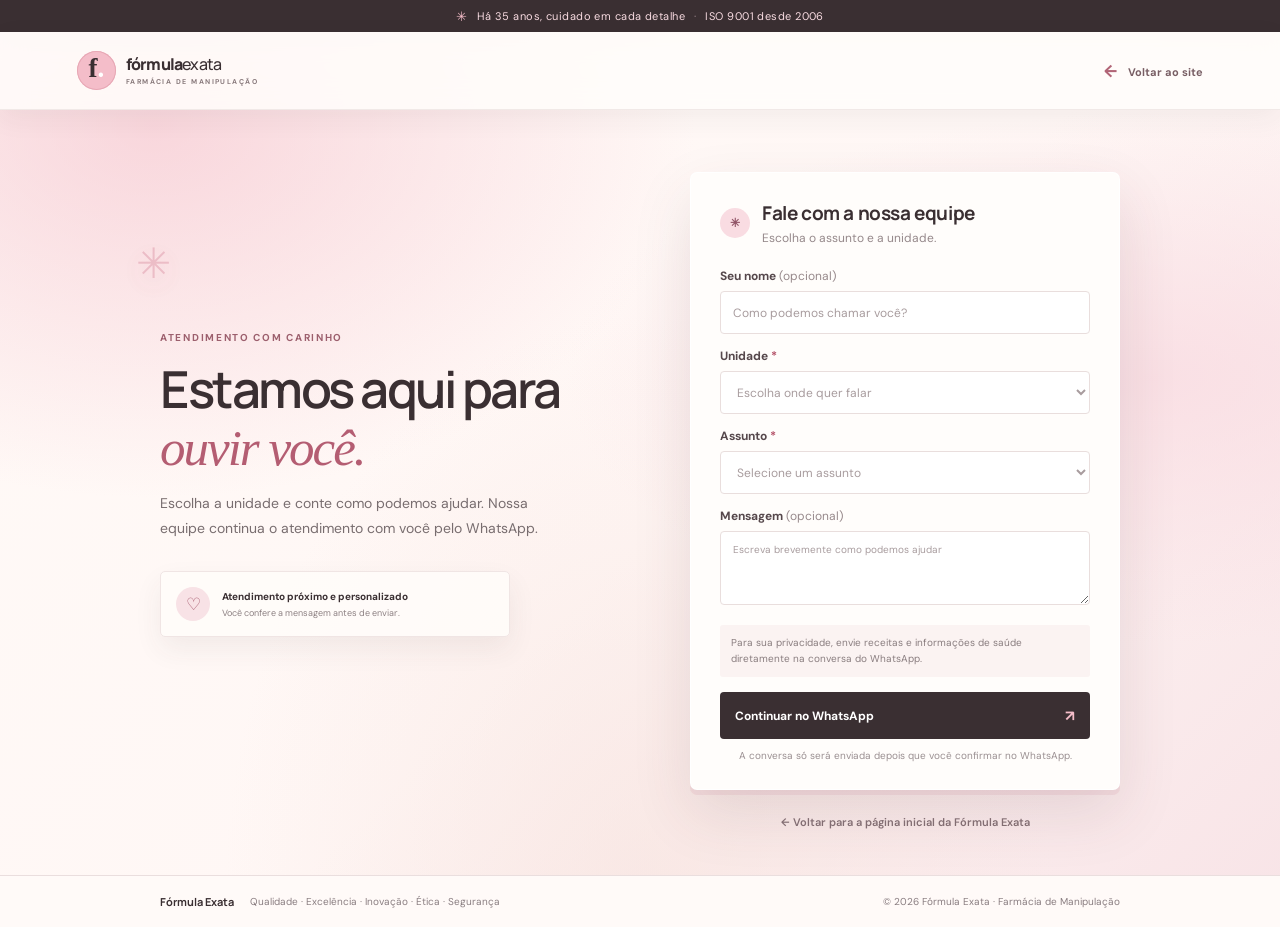
==== commit ee9168ba: "remove background video from inner pages" ====
--- a/contato.html
+++ b/contato.html
@@ -14,12 +14,6 @@
   <script src="contato.js" defer></script>
 </head>
 <body class="quote-body">
-  <div class="site-video-backdrop" aria-hidden="true">
-    <video autoplay muted loop playsinline preload="auto" tabindex="-1">
-      <source src="assets/formula-exata-background.mp4" type="video/mp4">
-    </video>
-  </div>
-  <div class="site-video-wash" aria-hidden="true"></div>
   <div class="announcement"><span class="sparkle">✳</span> Há 35 anos, cuidado em cada detalhe <span class="announcement-dot">·</span> ISO 9001 desde 2006</div>
   <header class="site-header quote-header">
     <a class="brand" href="index.html" aria-label="Fórmula Exata, página inicial">
--- a/styles.css
+++ b/styles.css
@@ -16,3 +16,64 @@
 /* Página interna de orçamento */
 .quote-body{min-height:100vh;background:linear-gradient(135deg,#fffaf7 0%,#fffaf7 47%,#f8e7e9 100%);display:flex;flex-direction:column}.quote-header{position:relative}.quote-back{font-size:11px;font-weight:700;color:#785e64}.quote-back span{font-size:17px;color:#b16476;margin-right:8px;vertical-align:-1px}.quote-back:hover,.quote-home-link:hover{color:#a14d63}.quote-main{width:min(100% - 44px,960px);margin:0 auto;padding:62px 0 46px;display:grid;grid-template-columns:1fr 430px;align-items:center;column-gap:90px;row-gap:25px;flex:1}.quote-intro{max-width:420px;position:relative}.quote-intro:before{content:"✳";position:absolute;top:-89px;left:-24px;font-size:42px;color:#e6adba;opacity:.7}.quote-intro h1{font:600 clamp(38px,4vw,51px)/1.12 var(--display);letter-spacing:-2.5px;color:var(--plum);margin:14px 0}.quote-intro h1 em{color:#b45d72}.quote-intro>p{font-size:13px;line-height:1.8;color:#786d6f;max-width:385px;margin:0}.quote-assurance{display:flex;align-items:center;gap:12px;margin-top:30px;padding:15px;background:#ffffffa6;border:1px solid #f0e5e4;border-radius:5px;max-width:350px}.quote-assurance>span{width:34px;height:34px;border-radius:50%;display:grid;place-items:center;background:#f8e2e6;color:#a85c70;font-size:17px}.quote-assurance strong,.quote-assurance small{display:block}.quote-assurance strong{font-size:10px;color:var(--plum)}.quote-assurance small{font-size:9px;color:#8d8183;margin-top:4px}.quote-card{background:#fffdfb;border:1px solid #efe5e3;border-radius:7px;padding:27px 29px;box-shadow:0 17px 55px #4a343b10}.quote-card-head{display:flex;align-items:center;gap:12px;margin-bottom:22px}.quote-step{width:30px;height:30px;display:grid;place-items:center;border-radius:50%;background:var(--pink2);color:#925568;font-size:12px;font-weight:700}.quote-card h2{font:700 17px var(--display);letter-spacing:-.4px;margin:0;color:var(--plum)}.quote-card-head p{margin:4px 0 0;font-size:9px;color:#95888a}.quote-card form>label{display:block;font-size:10px;font-weight:700;color:#56484c;margin:14px 0 7px}.quote-card label>span:not(.required){font-weight:400;color:#97898b}.quote-card .required{color:#b45268}.quote-card input,.quote-card select{width:100%;min-height:43px;padding:0 12px;background:#fff;border:1px solid #e9dedd;border-radius:4px;color:#504447;font:10px var(--sans);outline:none}.quote-card input::placeholder,.quote-card select:invalid{color:#a89c9e}.quote-card input:focus,.quote-card select:focus{border-color:#ca8795;box-shadow:0 0 0 3px #f6e5e8}.quote-privacy{font-size:8px;line-height:1.6;color:#897d7f;background:#fbf3f2;padding:10px 11px;border-radius:3px;margin:15px 0}.quote-submit{width:100%;border:0;cursor:pointer;justify-content:space-between;padding:0 15px}.quote-submit span{color:var(--pink);font-size:15px}.quote-terms{text-align:center;font-size:8px;color:#9a8f91;margin:10px 0 0}.quote-home-link{grid-column:2;justify-self:center;font-size:9px;color:#826d72;font-weight:600}.quote-footer{padding:18px max(calc((100vw - 960px)/2),22px);border-top:1px solid #eadede;background:#fffaf8;display:flex;align-items:center;gap:16px;color:#897d80}.quote-footer>a{font:700 11px var(--display);color:var(--plum)}.quote-footer>span{font-size:8px}.quote-footer>small{margin-left:auto;font-size:8px}
 @media(max-width:760px){.quote-main{grid-template-columns:1fr;max-width:480px;padding:39px 0 32px;row-gap:21px}.quote-intro{max-width:none}.quote-intro:before{top:-36px;left:auto;right:6px;font-size:29px}.quote-intro h1{font-size:38px;max-width:400px;margin:10px 0}.quote-intro>p{font-size:11px}.quote-assurance{margin-top:17px;padding:11px}.quote-card{padding:21px 19px}.quote-home-link{grid-column:1}.quote-footer{padding:16px 21px;flex-wrap:wrap;gap:8px 12px}.quote-footer>small{width:100%;margin:4px 0 0}.quote-back{font-size:10px}}
+
+/* Tipografia ampliada para leitura mais confortável */
+.announcement{font-size:11px}
+.main-nav{font-size:13px}
+.hero-kicker,.eyebrow{font-size:10px}
+.hero h1{font-size:clamp(48px,5.2vw,68px)}
+.hero-description,.story-copy p,.section-heading>p,.store-copy p,.closing-cta p,.solution-intro,.quote-intro>p{font-size:14px}
+.button{font-size:12px}
+.hero-proof strong,.hero-proof small,.story-facts small,.floating-note strong,.floating-note small,.card-number,.solution-card p,.step p,.location-card p,.pet-contact strong,.pet-contact small{font-size:11px}
+.story-copy h2,.section-heading h2{font-size:40px}
+.solution-card h3{font-size:17px}
+.step h3{font-size:15px}
+.location-card h3{font-size:19px}
+.store-copy h2{font-size:36px}
+.closing-cta h2{font-size:38px}
+.location-tag,.location-actions a,.pet-contact>a,.footer-links{font-size:10px}
+.solution-breadcrumb,.solution-back-link,.solution-bottom-back,.quote-back,.quote-home-link{font-size:11px}
+.solution-trust strong,.solution-detail-card label,.solution-how summary{font-size:11px}
+.solution-trust small,.solution-detail-card li,.solution-how p{font-size:10px}
+.quote-card h2{font-size:19px}
+.quote-card-head p,.quote-card form>label,.quote-card input,.quote-card select{font-size:12px}
+.quote-privacy,.quote-terms,.quote-footer>span,.quote-footer>small{font-size:10px}
+.google-quote{font-size:10px}
+@media(max-width:950px){.hero h1{font-size:clamp(46px,6vw,58px)}.story-copy h2,.section-heading h2{font-size:36px}}
+@media(max-width:680px){
+  .announcement{font-size:9px}
+  .hero h1{font-size:clamp(43px,11vw,51px)}
+  .hero-description,.story-copy p,.section-heading>p,.store-copy p,.closing-cta p,.solution-intro,.quote-intro>p{font-size:13px}
+  .button{font-size:11px}
+  .story-copy h2,.section-heading h2{font-size:33px}
+  .solution-card h3{font-size:15px}
+  .solution-card p,.step p,.location-card p{font-size:12px}
+  .step h3,.location-card h3{font-size:15px}
+  .store-copy h2{font-size:29px}
+  .closing-cta h2{font-size:33px}
+  .main-nav>a:not(.nav-store){font-size:14px}
+  .quote-intro h1{font-size:clamp(38px,10vw,44px)}
+  .quote-card form>label,.quote-card input,.quote-card select{font-size:13px}
+}
+
+/* Mais destaque e legibilidade nas informações das unidades */
+.location-tag{font-size:11px}
+.location-card h3{font-size:20px}
+.location-card p{font-size:13px;line-height:1.75}
+.location-card>small{font-size:10px}
+.location-actions a{font-size:11px}
+.rating-copy strong{font-size:11px}
+.rating-copy small{font-size:9px}
+.google-rating>a{font-size:9px}
+.google-quote{font-size:11px;line-height:1.65}
+.pet-contact strong{font-size:12px}
+.pet-contact small,.pet-contact>a{font-size:10px}
+@media(max-width:680px){
+  .location-tag{font-size:10px}
+  .location-card h3{font-size:16px}
+  .location-card p{font-size:13px}
+  .location-card>small{font-size:10px}
+  .location-actions a{font-size:11px}
+  .rating-copy small,.google-rating>a{font-size:9px}
+  .google-quote{font-size:11px}
+}
--- a/effects-3d.css
+++ b/effects-3d.css
@@ -59,3 +59,15 @@
 .google-rating{display:flex;align-items:center;gap:8px;margin-top:12px;padding:8px 9px;background:linear-gradient(115deg,#fbf5f2,#fffdfb);border:1px solid #f0e6e4;border-radius:4px;transform:translateZ(8px)}.google-mark{font:800 15px var(--display);color:#4285f4}.rating-copy{display:block;min-width:0}.rating-copy strong{display:flex;align-items:center;gap:5px;color:var(--plum);font:700 10px var(--display)}.rating-copy small{display:block;color:#8e8183;font-size:7px;margin-top:2px}.google-stars{font:11px Arial,sans-serif;letter-spacing:.5px;background:linear-gradient(90deg,#d39b4b var(--rating),#ded4d1 var(--rating));background-clip:text;-webkit-background-clip:text;color:transparent;white-space:nowrap}.google-rating>a{margin-left:auto;color:#92576a;font-size:7px;font-weight:700;white-space:nowrap}.google-quote{margin:8px 0 0;padding:1px 0 1px 9px;border-left:2px solid #e6bdc5;color:#716568;font:italic 8px/1.55 var(--serif);transform:translateZ(6px)}
 @media(max-width:900px){.solution-detail-main{grid-template-columns:1fr;max-width:510px;padding:38px 0 34px;row-gap:22px}.solution-detail-copy{max-width:none}.solution-breadcrumb{margin-bottom:18px}.solution-detail-copy h1{font-size:clamp(34px,7vw,45px)}.solution-detail-card{padding:22px 21px 19px}.solution-bottom-back{grid-column:1}}
 @media(max-width:680px){.hero-art{transform:scale(.76)}.age-seal{width:185px;height:185px}.age-seal strong{font-size:76px}.age-seal b{font-size:20px}.seal-top{top:17px;font-size:7px}.seal-bottom{bottom:17px;font-size:5px}.seal-flower{top:37px}.art-sun{width:250px;height:250px}.pill-3d{width:45px;height:96px;left:5%;top:20%}.floating-whatsapp{right:12px;bottom:12px;padding:7px 9px}}
+
+/* Páginas internas sem vídeo: fundos em camadas suaves da paleta da marca */
+.quote-body{background-color:#fff8f6;background-image:radial-gradient(ellipse at 12% 14%,rgba(244,189,201,.58),transparent 34%),radial-gradient(ellipse at 90% 42%,rgba(249,220,226,.82),transparent 36%),radial-gradient(ellipse at 50% 100%,rgba(246,225,220,.58),transparent 46%),linear-gradient(135deg,#fffaf7 0%,#fff7f5 54%,#f8e4e7 100%);background-attachment:fixed}
+.quote-header{box-shadow:0 8px 28px rgba(58,47,50,.06)}
+.quote-main{position:relative}
+.quote-intro:before{filter:drop-shadow(0 8px 14px rgba(182,91,112,.18))}
+.quote-card,.solution-detail-card{border-color:rgba(255,255,255,.92);box-shadow:0 24px 60px rgba(79,49,58,.12),0 5px 0 rgba(221,161,174,.2)}
+.quote-assurance,.solution-trust{background:rgba(255,253,251,.84);box-shadow:0 12px 28px rgba(70,51,56,.07)}
+.solution-detail-main{position:relative}.solution-detail-copy{position:relative;isolation:isolate}
+.solution-detail-copy:before{content:"";position:absolute;z-index:-1;left:-60px;top:35px;width:280px;height:280px;border-radius:50%;background:radial-gradient(circle,rgba(244,189,201,.42),rgba(244,189,201,0) 70%);pointer-events:none}
+.solution-detail-orb{box-shadow:inset -7px -7px 16px #cb819233,0 14px 20px #74505a20,0 0 0 12px rgba(248,223,228,.32)}
+@media(max-width:680px){.quote-body{background-attachment:scroll}.quote-main{padding-top:34px}.quote-card{box-shadow:0 18px 42px rgba(79,49,58,.11),0 4px 0 rgba(221,161,174,.2)}}
